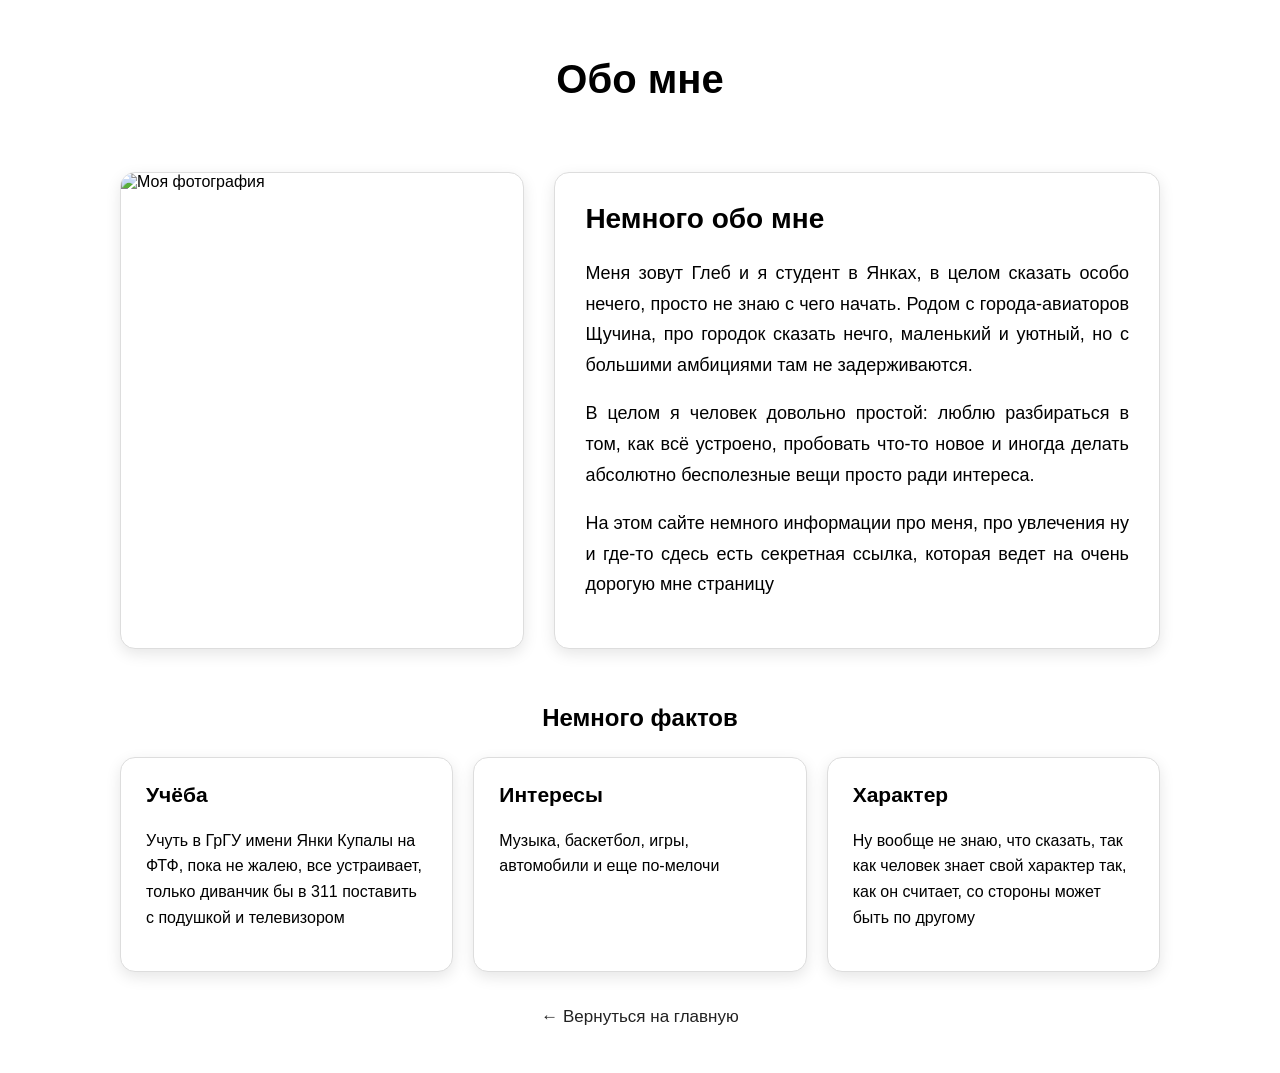
==== mee.html @ f4c7da09 "Add files via upload" ====
<!DOCTYPE html>
<html lang="ru">

<head>
    <meta charset="UTF-8">
    <title>Обо мне</title>
    <link rel="stylesheet" href="style.css">
</head>

<body>

    <h1>Обо мне</h1>

    <section class="about">

        <div class="about-photo">
            <img src="images/photo_2026-09-21_21-46-53.jpg" alt="Моя фотография">
        </div>

        <div class="about-text">
            <h2>Немного обо мне</h2>

            <p>
                Меня зовут Глеб и я студент в Янках, в целом сказать особо нечего, просто не знаю с чего начать.
                Родом с города-авиаторов Щучина, про городок сказать нечго, маленький и уютный, но с большими амбициями там не задерживаются.
            </p>

            <p>
                В целом я человек довольно простой: люблю разбираться в том,
                как всё устроено, пробовать что-то новое и иногда делать
                абсолютно бесполезные вещи просто ради интереса.
            </p>

            <p>
                На этом сайте немного информации про меня, про увлечения ну и где-то сдесь есть секретная ссылка, которая ведет на очень дорогую мне страницу
            </p>
        </div>

    </section>

    <section class="about-info">

        <h2>Немного фактов</h2>

        <div class="facts">

            <div class="fact">
                <h3>Учёба</h3>
                <p>Учуть в ГрГУ имени Янки Купалы на ФТФ, пока не жалею, все устраивает, только диванчик бы в 311 поставить с подушкой и телевизором</p>
            </div>

            <div class="fact">
                <h3>Интересы</h3>
                <p>Музыка, баскетбол, игры, автомобили и еще по-мелочи</p>
            </div>

            <div class="fact">
                <h3>Характер</h3>
                <p>Ну вообще не знаю, что сказать, так как человек знает свой характер так, как он считает, со стороны может быть по другому</p>
            </div>

        </div>

    </section>

    <p class="back">
        <a href="index.html">← Вернуться на главную</a>
    </p>

</body>
</html>
---- style.css ----
/* Основные настройки страницы */

body {
    font-family: Arial, sans-serif;
    max-width: 1100px;
    margin: 0 auto;
    padding: 30px;

    min-height: 100vh;
    box-sizing: border-box;

    display: flex;
    flex-direction: column;
}


/* Заголовок */

h1 {
    text-align: center;
    margin-bottom: 40px;
    font-size: 40px;
    border-radius: 15px;
}
.p1 {
    text-align: left;
    font-size: 18px;
    background-color: white;
    padding: 20px 25px;
    margin: 0;
}

.skills-text {
    background-color: white;
    border: 1px solid #ddd;
    border-radius: 15px;
    overflow: hidden;
    box-shadow: 0 5px 15px rgba(0, 0, 0, 0.1);
    margin-top: 25px;
    margin-bottom: 40px;
    transition: 0.2s;
}

.skills-text:hover {
    transform: translateY(-2px);
    box-shadow: 0 7px 17px rgba(0, 0, 0, 0.12);
}

/* Сетка увлечений */

.hobbies {
    display: flex;
    flex-direction: column;
    gap: 25px;
}


/* Карточка */

.hobby-card {
    display: flex;
    height: 300px;
    background-color: white;
    border: 3px solid #ddd;
    border-radius: 15px;
    overflow: hidden;
    box-shadow: 0 5px 15px rgba(0, 0, 0, 0.1);
    transition: 0.2s;
}


/* Текстовая часть */

.hobby-text {
    width: 50%;
    padding: 35px;
    box-sizing: border-box;

    display: flex;
    flex-direction: column;
    justify-content: center;
}


/* Заголовок внутри карточки */

.hobby-text h2 {
    font-size: 28px;
    margin-bottom: 15px;
}


/* Текст */

.hobby-text p {
    font-size: 17px;
    line-height: 1.7;
    text-align: justify;
}


/* Изображение */

.hobby-image {
    width: 50%;
    overflow: hidden;
}


.hobby-image img {
    width: 100%;
    height: 100%;
    object-fit: cover;
    display: block;
}


/* Кнопка назад */

.back {
    margin-top: 35px;
    text-align: center;
}


.back a {
    color: #222;
    text-decoration: none;
    font-size: 17px;
}


.hidden-link {
    color: inherit;
    text-decoration: none;
    cursor: default;
}

.hidden-link:hover {
    color: inherit;
    text-decoration: none;
}
.hobby-card {
    transition: 0.2s;
}

.hobby-card:hover {
    transform: translateY(-5px);
    box-shadow: 0 8px 20px rgba(0, 0, 0, 0.15);
}
table {
    width: 100%;
    border-collapse: separate;
    border-spacing: 0;
    margin-top: 25px;
    background-color: white;
    border: 1px solid #ddd;
    border-radius: 15px;
    overflow: hidden;
    box-shadow: 0 5px 15px rgba(0, 0, 0, 0.1);
}

th,
td {
    padding: 15px;
    text-align: left;
    border-bottom: 1px solid #ddd;
}

th {
    background-color: #222;
    color: white;
}

tr:last-child td {
    border-bottom: none;
}

tr {
    transition: 0.2s;
}

tr:hover td {
    background-color: #f7f7f7;
}
/* Чему хочу научиться */

.goals {
    list-style: none;
    padding: 0;
    margin-top: 25px;
}

.goals li {
    background-color: white;
    border: 1px solid #ddd;
    border-radius: 15px;
    margin-bottom: 15px;
    padding: 18px 22px;
    font-size: 18px;
    box-shadow: 0 5px 15px rgba(0, 0, 0, 0.1);
    transition: 0.2s;
}

.goals li:hover {
    transform: translateY(-2px);
    box-shadow: 0 7px 17px rgba(0, 0, 0, 0.12);
}
/* Три балбеса */
.balbesi {
    display: flex;
    gap: 25px;
    width: 100%;
    box-sizing: border-box;
    align-items: flex-start;
}


/* Карточка */

.balbes {
    flex: 1;
    min-width: 0;

    background-color: white;

    border: 1px solid #ddd;
    border-radius: 15px;

    overflow: hidden;

    box-shadow: 0 5px 15px rgba(0, 0, 0, 0.1);

    transition: 0.3s;
}


/* КНОПКА БАЛБЕСА */

.balbes-button {
    width: 100%;
    height: 70px;

    padding: 0 25px;

    display: flex;
    align-items: center;
    justify-content: space-between;

    border: 2px solid #111;
    border-radius: 22px;

    background-color: white;

    font-family: Arial, sans-serif;
    font-size: 22px;
    font-weight: bold;

    cursor: pointer;
    box-sizing: border-box;

    transition: background-color 0.2s;
}

.balbes-button:hover {
    background-color: #f5f5f5;
}

.balbes-button .arrow {
    font-size: 38px;
    font-weight: normal;
    line-height: 1;

    transform: rotate(180deg);

    transition: transform 0.4s ease;
}


/* Карточка при открытии */

.balbes:has(.balbes-info.active) {
    box-shadow: 0 8px 20px rgba(0, 0, 0, 0.15);
}


/* =========================================
   ИНФОРМАЦИЯ
   ========================================= */

.balbes-info {
    max-height: 0;
    overflow: hidden;

    padding: 0 20px;

    opacity: 0;

    transform: translateY(-10px);

    transition:
        max-height 0.6s ease,
        opacity 0.4s ease,
        transform 0.4s ease,
        padding 0.4s ease;
}

.balbes-info.active {
    max-height: 750px;
    padding: 20px;
    opacity: 1;
    transform: translateY(0);
}


/* Текст */

.balbes-info p {
    margin-top: 20px;

    font-size: 16px;
    line-height: 1.6;

    text-align: justify;
}


/* =========================================
   ГАЛЕРЕЯ
   ========================================= */

.gallery {
    position: relative;

    width: 100%;

    display: flex;
    align-items: center;
    justify-content: center;
}


/* Фотография */

.gallery-img {
    display: block;

    width: 100%;
    height: 300px;

    object-fit: cover;

    border-radius: 10px;
}


/* =========================================
   КНОПКИ ← →
   ========================================= */

.gallery button {
    position: absolute;

    top: 50%;

    transform: translateY(-50%);

    z-index: 2;

    width: 45px;
    height: 45px;

    padding: 0;

    border: none;
    border-radius: 50%;

    background-color: rgba(0, 0, 0, 0.6);

    color: white;

    font-size: 25px;

    cursor: pointer;

    display: flex;
    align-items: center;
    justify-content: center;

    transition: 0.2s;
}


/* Левая кнопка */

.gallery .prev {
    left: 10px;
}


/* Правая кнопка */

.gallery .next {
    right: 10px;
}


/* Наведение на стрелки */

.gallery button:hover {
    background-color: rgba(0, 0, 0, 0.9);

    transform: translateY(-50%) scale(1.05);
}

/* Лето 2026 */

.summer-gallery {
    display: flex;
    gap: 20px;
    margin-top: 30px;
}

.summer-card {
    width: 33.33%;
    background-color: white;
    border: 1px solid #ddd;
    border-radius: 15px;
    overflow: hidden;
    box-shadow: 0 5px 15px rgba(0, 0, 0, 0.1);
    transition: 0.25s;
}

.summer-card img {
    width: 100%;
    height: 250px;
    object-fit: cover;
    display: block;
    transition: 0.25s;
}

.summer-card h2 {
    margin: 15px 20px 5px;
    font-size: 22px;
}

.summer-card p {
    margin: 0 20px 20px;
    font-size: 16px;
    text-align: left;
}

.summer-card:hover {
    transform: translateY(-7px) scale(1.02);
    box-shadow: 0 10px 25px rgba(0, 0, 0, 0.18);
}

.summer-card:hover img {
    transform: scale(1.05);
}

.summer-text {
    background-color: white;
    border: 1px solid #ddd;
    border-radius: 15px;
    padding: 20px 25px;
    margin-top: 25px;
    margin-bottom: 25px;
    font-size: 18px;
    line-height: 1.6;
    text-align: justify;
    transition: 0.2s;
}

.summer-text:hover {
    background-color: #f7f7f7;
    border-color: #aaa;
    transform: translateY(-2px);
}

/* Главная страница */

.home {
    text-align: center;
    min-height: calc(100vh - 60px);
    box-sizing: border-box;

    display: flex;
    flex-direction: column;

    padding-top: 20px;
}


/* Главный заголовок */

.main-title {
    font-size: 46px;
    margin: 0;
    margin-bottom: 20px;
}


/* Текст под заголовком */

.welcome-title {
    font-size: 30px;
    margin: 0 0 10px;
}

.welcome-text {
    font-size: 22px;
    margin: 0 0 50px;
}


/* Четыре кнопки */

.main-nav {
    width: 650px;
    margin: 0 auto;

    display: grid;
    grid-template-columns: 1fr 1fr;
    gap: 25px;
}

.main-nav a {
    height: 120px;

    display: flex;
    align-items: center;
    justify-content: center;

    box-sizing: border-box;

    background-color: white;
    border: 1px solid #aaa;
    border-radius: 12px;

    color: #222;
    text-decoration: none;
    font-size: 23px;

    transition: 0.2s;
}

.main-nav a:hover {
    background-color: #f7f7f7;
    border-color: #777;
    transform: translateY(-3px);
}


/* Подпись */

.main-footer {
    margin-top: auto;
    padding-top: 25px;
    border-top: 1px solid #aaa;

    text-align: center;
    font-size: 16px;
}
/* Обо мне */

.about {
    display: flex;
    gap: 30px;
    margin-top: 30px;
}

.about-photo {
    width: 40%;
    background-color: white;
    border: 1px solid #ddd;
    border-radius: 15px;
    overflow: hidden;
    box-shadow: 0 5px 15px rgba(0, 0, 0, 0.1);
    transition: 0.25s;
}

.about-photo:hover {
    transform: translateY(-5px);
    box-shadow: 0 8px 20px rgba(0, 0, 0, 0.15);
}

.about-photo img {
    width: 100%;
    height: 100%;
    min-height: 350px;
    object-fit: cover;
    display: block;
}

.about-text {
    width: 60%;
    background-color: white;
    border: 1px solid #ddd;
    border-radius: 15px;
    padding: 30px;
    box-sizing: border-box;
    box-shadow: 0 5px 15px rgba(0, 0, 0, 0.1);
    transition: 0.25s;
}

.about-text:hover {
    transform: translateY(-5px);
    box-shadow: 0 8px 20px rgba(0, 0, 0, 0.15);
}

.about-text h2 {
    margin-top: 0;
    font-size: 28px;
}

.about-text p {
    font-size: 18px;
    line-height: 1.7;
    text-align: justify;
}

.about-info {
    margin-top: 35px;
}

.about-info h2 {
    text-align: center;
}

.facts {
    display: flex;
    gap: 20px;
    margin-top: 25px;
}

.fact {
    width: 33.33%;
    background-color: white;
    border: 1px solid #ddd;
    border-radius: 15px;
    padding: 25px;
    box-sizing: border-box;
    box-shadow: 0 5px 15px rgba(0, 0, 0, 0.1);
    transition: 0.25s;
}

.fact:hover {
    transform: translateY(-5px);
    box-shadow: 0 8px 20px rgba(0, 0, 0, 0.15);
}

.fact h3 {
    margin-top: 0;
    font-size: 21px;
}

.fact p {
    font-size: 16px;
    line-height: 1.6;
}
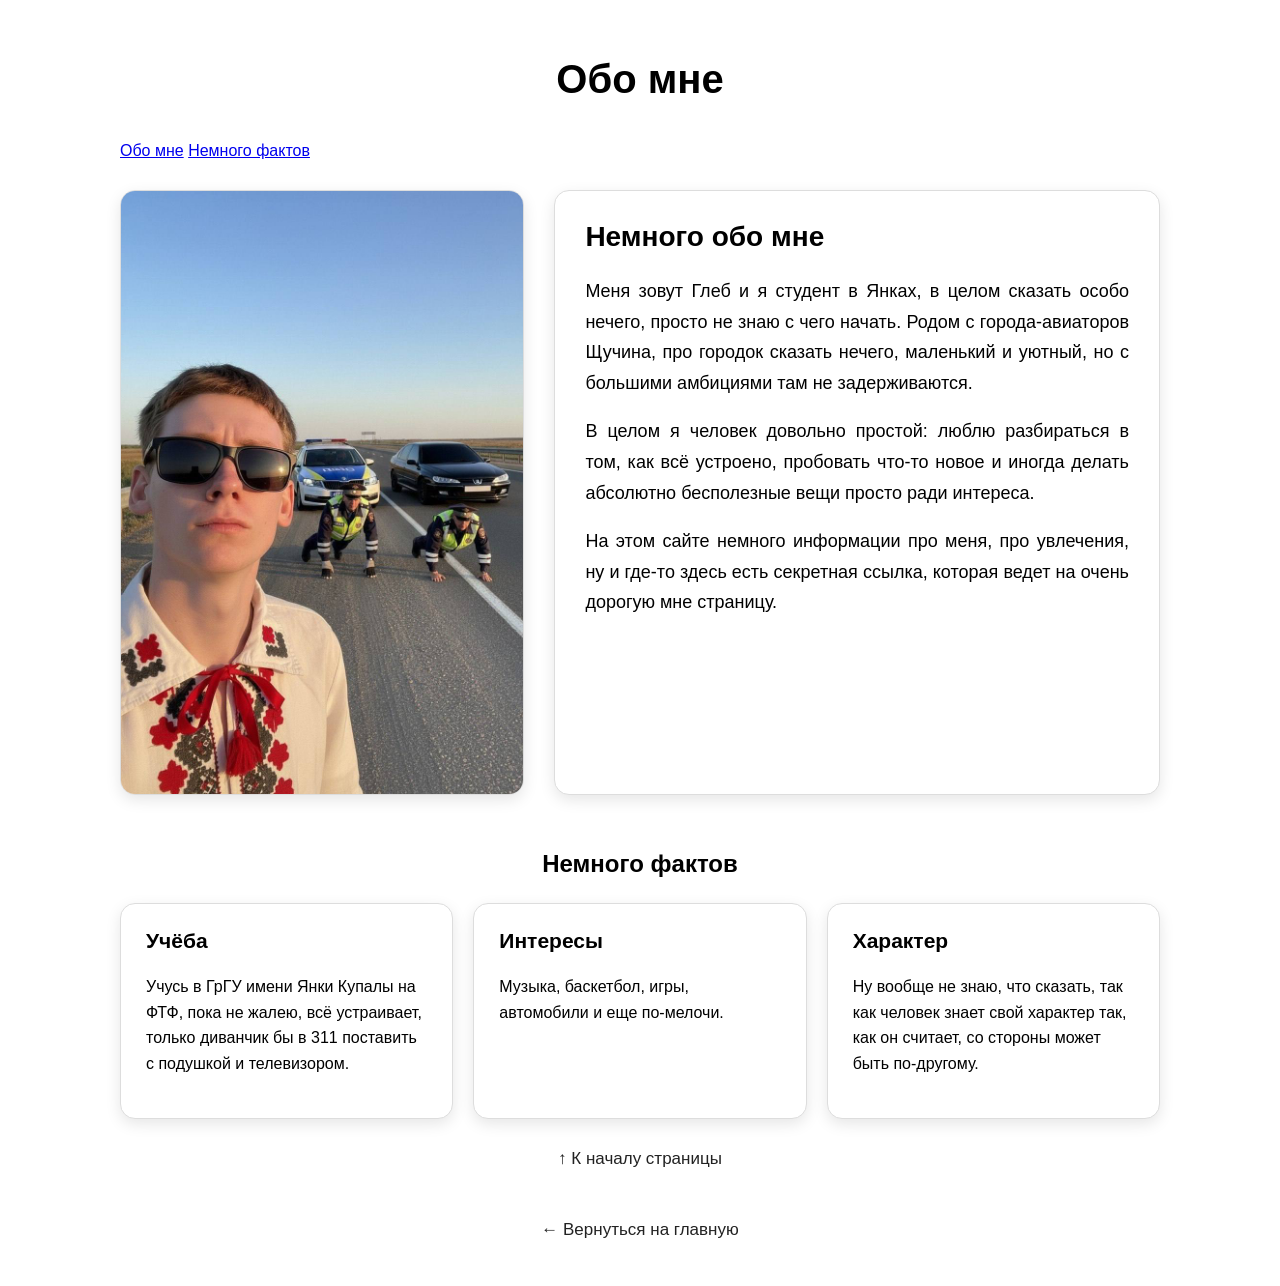
==== commit a27c98ec: "Update mee.html" ====
--- a/mee.html
+++ b/mee.html
@@ -8,10 +8,15 @@
 </head>
 
 <body>
-
+    <a id="top"></a>
     <h1>Обо мне</h1>
 
-    <section class="about">
+    <nav class="anchor-menu">
+        <a href="#about">Обо мне</a>
+        <a href="#facts">Немного фактов</a>
+    </nav>
+
+    <section class="about" id="about">
 
         <div class="about-photo">
             <img src="images/photo_2026-09-21_21-46-53.jpg" alt="Моя фотография">
@@ -21,8 +26,10 @@
             <h2>Немного обо мне</h2>
 
             <p>
-                Меня зовут Глеб и я студент в Янках, в целом сказать особо нечего, просто не знаю с чего начать.
-                Родом с города-авиаторов Щучина, про городок сказать нечго, маленький и уютный, но с большими амбициями там не задерживаются.
+                Меня зовут Глеб и я студент в Янках, в целом сказать особо нечего,
+                просто не знаю с чего начать. Родом с города-авиаторов Щучина,
+                про городок сказать нечего, маленький и уютный, но с большими
+                амбициями там не задерживаются.
             </p>
 
             <p>
@@ -32,13 +39,14 @@
             </p>
 
             <p>
-                На этом сайте немного информации про меня, про увлечения ну и где-то сдесь есть секретная ссылка, которая ведет на очень дорогую мне страницу
+                На этом сайте немного информации про меня, про увлечения,
+                ну и где-то здесь есть секретная ссылка, которая ведет
+                на очень дорогую мне страницу.
             </p>
         </div>
 
     </section>
-
-    <section class="about-info">
+    <section class="about-info" id="facts">
 
         <h2>Немного фактов</h2>
 
@@ -46,26 +54,39 @@
 
             <div class="fact">
                 <h3>Учёба</h3>
-                <p>Учуть в ГрГУ имени Янки Купалы на ФТФ, пока не жалею, все устраивает, только диванчик бы в 311 поставить с подушкой и телевизором</p>
+                <p>
+                    Учусь в ГрГУ имени Янки Купалы на ФТФ, пока не жалею,
+                    всё устраивает, только диванчик бы в 311 поставить
+                    с подушкой и телевизором.
+                </p>
             </div>
 
             <div class="fact">
                 <h3>Интересы</h3>
-                <p>Музыка, баскетбол, игры, автомобили и еще по-мелочи</p>
+                <p>
+                    Музыка, баскетбол, игры, автомобили и еще по-мелочи.
+                </p>
             </div>
 
             <div class="fact">
                 <h3>Характер</h3>
-                <p>Ну вообще не знаю, что сказать, так как человек знает свой характер так, как он считает, со стороны может быть по другому</p>
+                <p>
+                    Ну вообще не знаю, что сказать, так как человек знает
+                    свой характер так, как он считает, со стороны может быть
+                    по-другому.
+                </p>
             </div>
-
         </div>
 
     </section>
 
+    <p class="page-top">
+        <a href="#top">↑ К началу страницы</a>
+    </p>
     <p class="back">
         <a href="index.html">← Вернуться на главную</a>
     </p>
 
 </body>
-</html>+
+</html>
--- a/style.css
+++ b/style.css
@@ -13,6 +13,46 @@
     flex-direction: column;
 }
 
+.page-top {
+    text-align: center;
+    margin-top: 30px;
+}
+
+.page-top a {
+    color: #222;
+    text-decoration: none;
+    font-size: 17px;
+}
+
+.page-top a:hover {
+    text-decoration: underline;
+}
+
+.interests {
+    background-color: white;
+    border: 1px solid #ddd;
+    border-radius: 15px;
+    padding: 20px 25px 20px 45px;
+    margin-top: 25px;
+    margin-bottom: 40px;
+    box-shadow: 0 5px 15px rgba(0, 0, 0, 0.1);
+    transition: 0.2s;
+}
+
+.interests:hover {
+    transform: translateY(-3px);
+    box-shadow: 0 7px 18px rgba(0, 0, 0, 0.13);
+}
+
+.interests li {
+    font-size: 18px;
+    padding: 8px 0;
+    border-bottom: 1px solid #eee;
+}
+
+.interests li:last-child {
+    border-bottom: none;
+}
 
 /* Заголовок */
 
@@ -658,4 +698,4 @@
 .fact p {
     font-size: 16px;
     line-height: 1.6;
-}+}
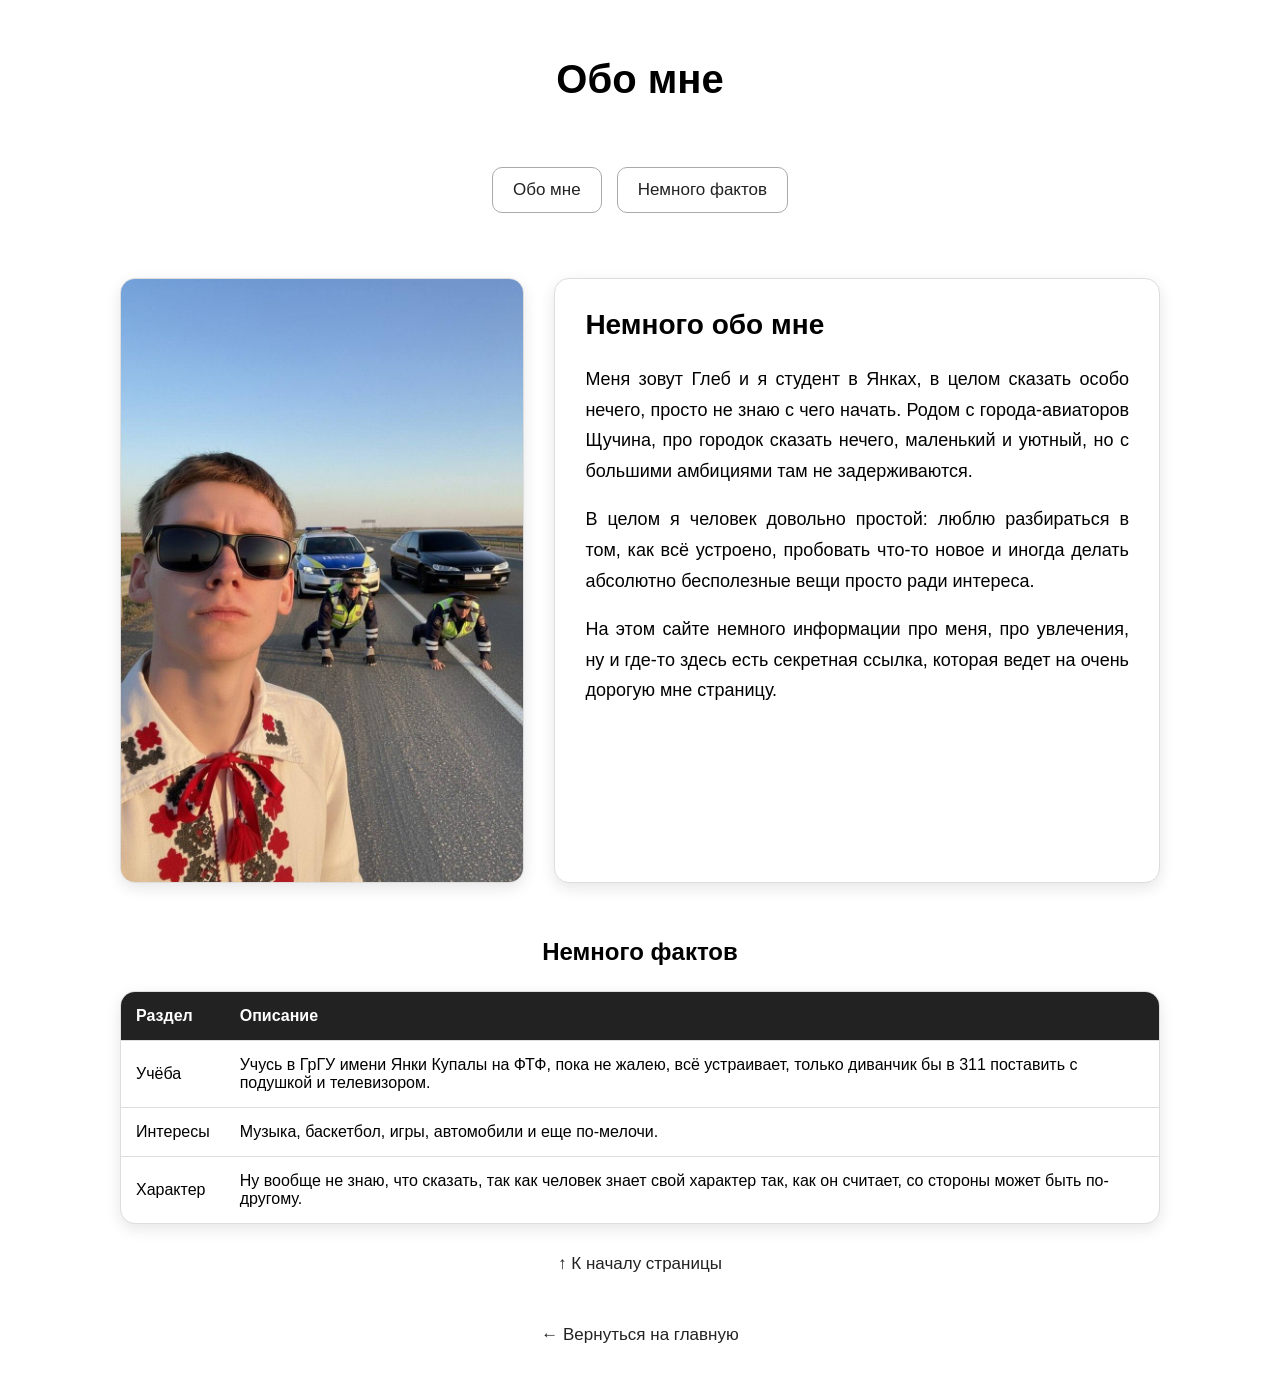
==== commit 68284ee3: "Update mee.html" ====
--- a/mee.html
+++ b/mee.html
@@ -8,14 +8,18 @@
 </head>
 
 <body>
+
     <a id="top"></a>
+
     <h1>Обо мне</h1>
 
+    <!-- Меню якорей -->
     <nav class="anchor-menu">
         <a href="#about">Обо мне</a>
         <a href="#facts">Немного фактов</a>
     </nav>
 
+    <!-- Основная информация -->
     <section class="about" id="about">
 
         <div class="about-photo">
@@ -23,6 +27,7 @@
         </div>
 
         <div class="about-text">
+
             <h2>Немного обо мне</h2>
 
             <p>
@@ -43,40 +48,48 @@
                 ну и где-то здесь есть секретная ссылка, которая ведет
                 на очень дорогую мне страницу.
             </p>
+
         </div>
 
     </section>
+
+    <!-- Таблица с фактами -->
     <section class="about-info" id="facts">
 
         <h2>Немного фактов</h2>
 
-        <div class="facts">
+        <table>
 
-            <div class="fact">
-                <h3>Учёба</h3>
-                <p>
+            <tr>
+                <th>Раздел</th>
+                <th>Описание</th>
+            </tr>
+
+            <tr>
+                <td>Учёба</td>
+                <td>
                     Учусь в ГрГУ имени Янки Купалы на ФТФ, пока не жалею,
                     всё устраивает, только диванчик бы в 311 поставить
                     с подушкой и телевизором.
-                </p>
-            </div>
+                </td>
+            </tr>
 
-            <div class="fact">
-                <h3>Интересы</h3>
-                <p>
+            <tr>
+                <td>Интересы</td>
+                <td>
                     Музыка, баскетбол, игры, автомобили и еще по-мелочи.
-                </p>
-            </div>
+                </td>
+            </tr>
 
-            <div class="fact">
-                <h3>Характер</h3>
-                <p>
+            <tr>
+                <td>Характер</td>
+                <td>
                     Ну вообще не знаю, что сказать, так как человек знает
                     свой характер так, как он считает, со стороны может быть
                     по-другому.
-                </p>
-            </div>
-        </div>
+                </td>
+            </tr>
+        </table>
 
     </section>
 
--- a/style.css
+++ b/style.css
@@ -1,4 +1,3 @@
-/* Основные настройки страницы */
 
 body {
     font-family: Arial, sans-serif;
@@ -54,7 +53,31 @@
     border-bottom: none;
 }
 
-/* Заголовок */
+/* якоря */
+
+.anchor-menu {
+    display: flex;
+    justify-content: center;
+    gap: 15px;
+    margin: 25px 0 35px;
+}
+
+.anchor-menu a {
+    padding: 12px 20px;
+    background-color: white;
+    border: 1px solid #aaa;
+    border-radius: 10px;
+    color: #222;
+    text-decoration: none;
+    font-size: 17px;
+    transition: 0.2s;
+}
+
+.anchor-menu a:hover {
+    background-color: #f7f7f7;
+    border-color: #777;
+    transform: translateY(-2px);
+}
 
 h1 {
     text-align: center;
@@ -86,17 +109,12 @@
     box-shadow: 0 7px 17px rgba(0, 0, 0, 0.12);
 }
 
-/* Сетка увлечений */
-
 .hobbies {
     display: flex;
     flex-direction: column;
     gap: 25px;
 }
 
-
-/* Карточка */
-
 .hobby-card {
     display: flex;
     height: 300px;
@@ -107,9 +125,6 @@
     box-shadow: 0 5px 15px rgba(0, 0, 0, 0.1);
     transition: 0.2s;
 }
-
-
-/* Текстовая часть */
 
 .hobby-text {
     width: 50%;
@@ -121,16 +136,10 @@
     justify-content: center;
 }
 
-
-/* Заголовок внутри карточки */
-
 .hobby-text h2 {
     font-size: 28px;
     margin-bottom: 15px;
 }
-
-
-/* Текст */
 
 .hobby-text p {
     font-size: 17px;
@@ -139,7 +148,7 @@
 }
 
 
-/* Изображение */
+/* фотки */
 
 .hobby-image {
     width: 50%;
@@ -153,9 +162,6 @@
     object-fit: cover;
     display: block;
 }
-
-
-/* Кнопка назад */
 
 .back {
     margin-top: 35px;
@@ -223,7 +229,6 @@
 tr:hover td {
     background-color: #f7f7f7;
 }
-/* Чему хочу научиться */
 
 .goals {
     list-style: none;
@@ -256,7 +261,7 @@
 }
 
 
-/* Карточка */
+/*карточка*/
 
 .balbes {
     flex: 1;
@@ -275,7 +280,7 @@
 }
 
 
-/* КНОПКА БАЛБЕСА */
+/* кнопка */
 
 .balbes-button {
     width: 100%;
@@ -317,16 +322,11 @@
 }
 
 
-/* Карточка при открытии */
+/* разворот кнопки */
 
 .balbes:has(.balbes-info.active) {
     box-shadow: 0 8px 20px rgba(0, 0, 0, 0.15);
 }
-
-
-/* =========================================
-   ИНФОРМАЦИЯ
-   ========================================= */
 
 .balbes-info {
     max-height: 0;
@@ -364,11 +364,6 @@
     text-align: justify;
 }
 
-
-/* =========================================
-   ГАЛЕРЕЯ
-   ========================================= */
-
 .gallery {
     position: relative;
 
@@ -379,9 +374,6 @@
     justify-content: center;
 }
 
-
-/* Фотография */
-
 .gallery-img {
     display: block;
 
@@ -392,12 +384,6 @@
 
     border-radius: 10px;
 }
-
-
-/* =========================================
-   КНОПКИ ← →
-   ========================================= */
-
 .gallery button {
     position: absolute;
 
@@ -518,7 +504,7 @@
     transform: translateY(-2px);
 }
 
-/* Главная страница */
+/*главная */
 
 .home {
     text-align: center;
@@ -532,7 +518,7 @@
 }
 
 
-/* Главный заголовок */
+/*заголовок*/
 
 .main-title {
     font-size: 46px;
